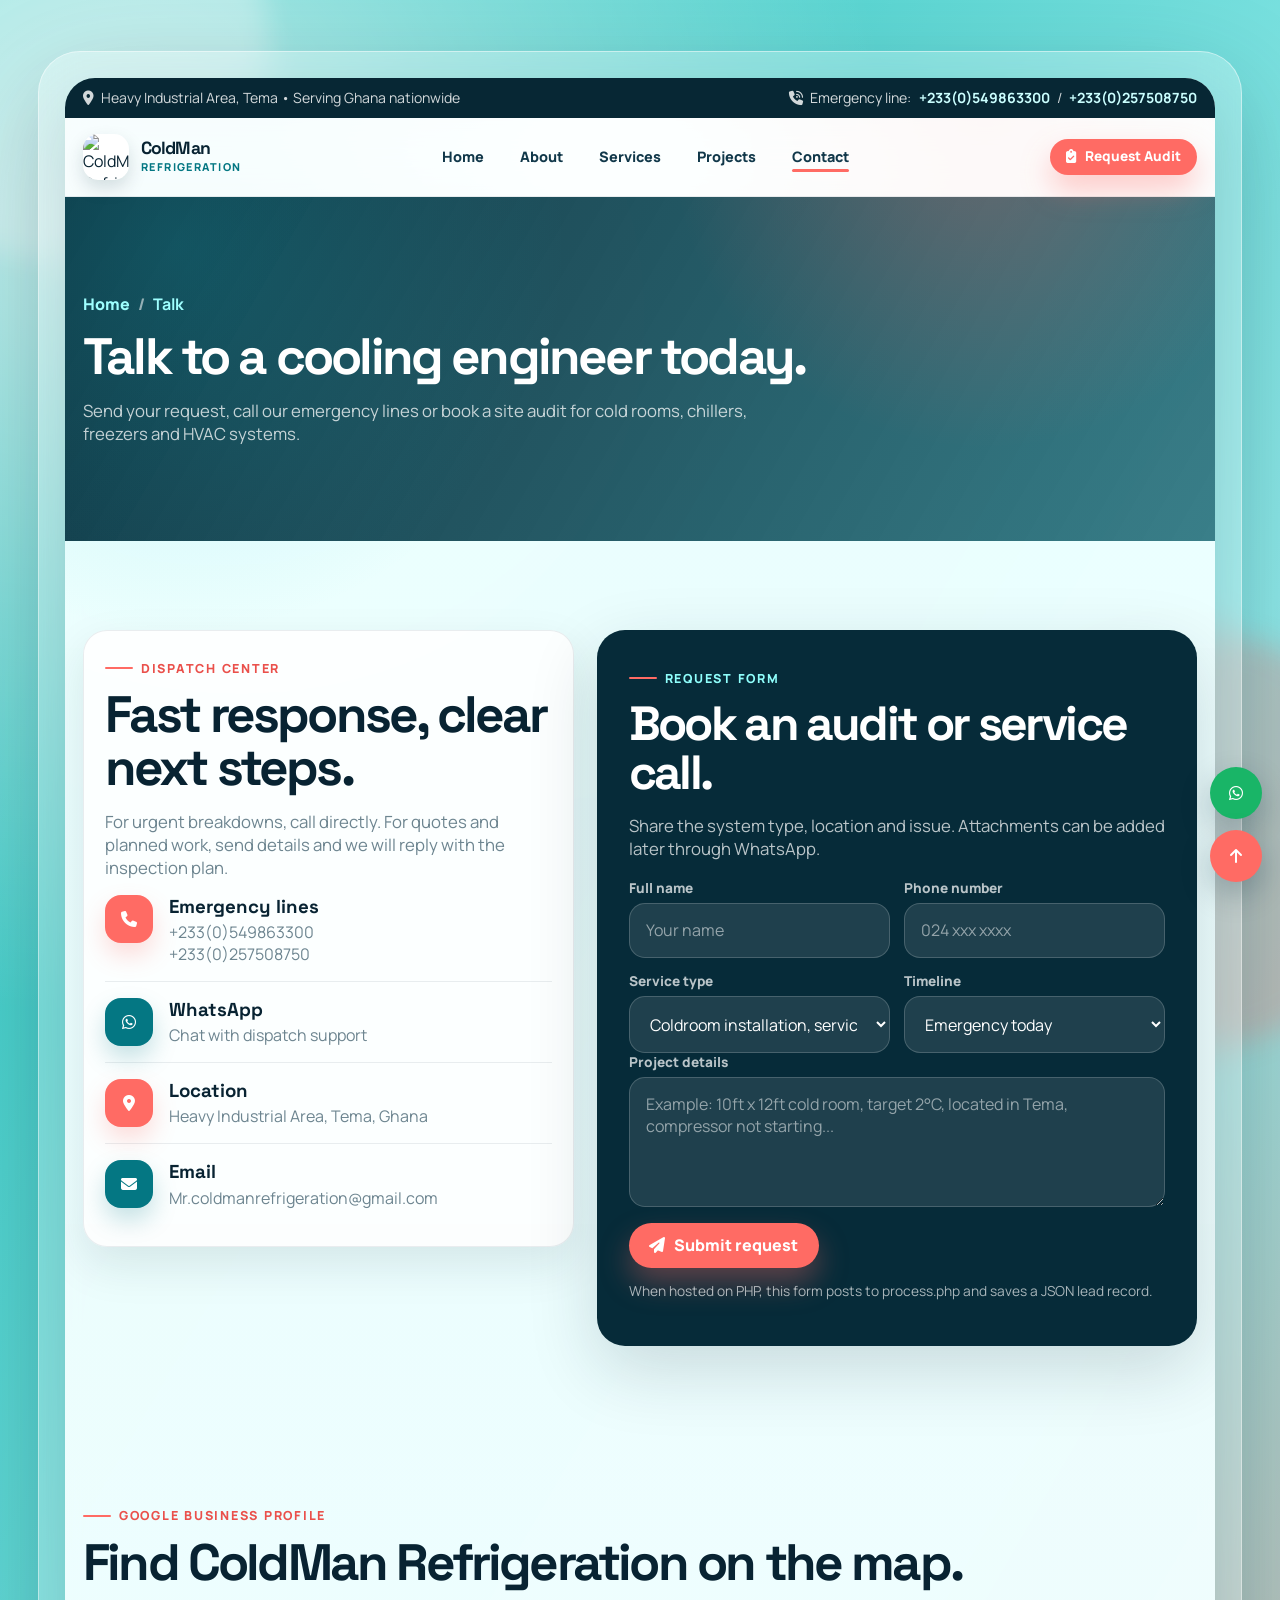
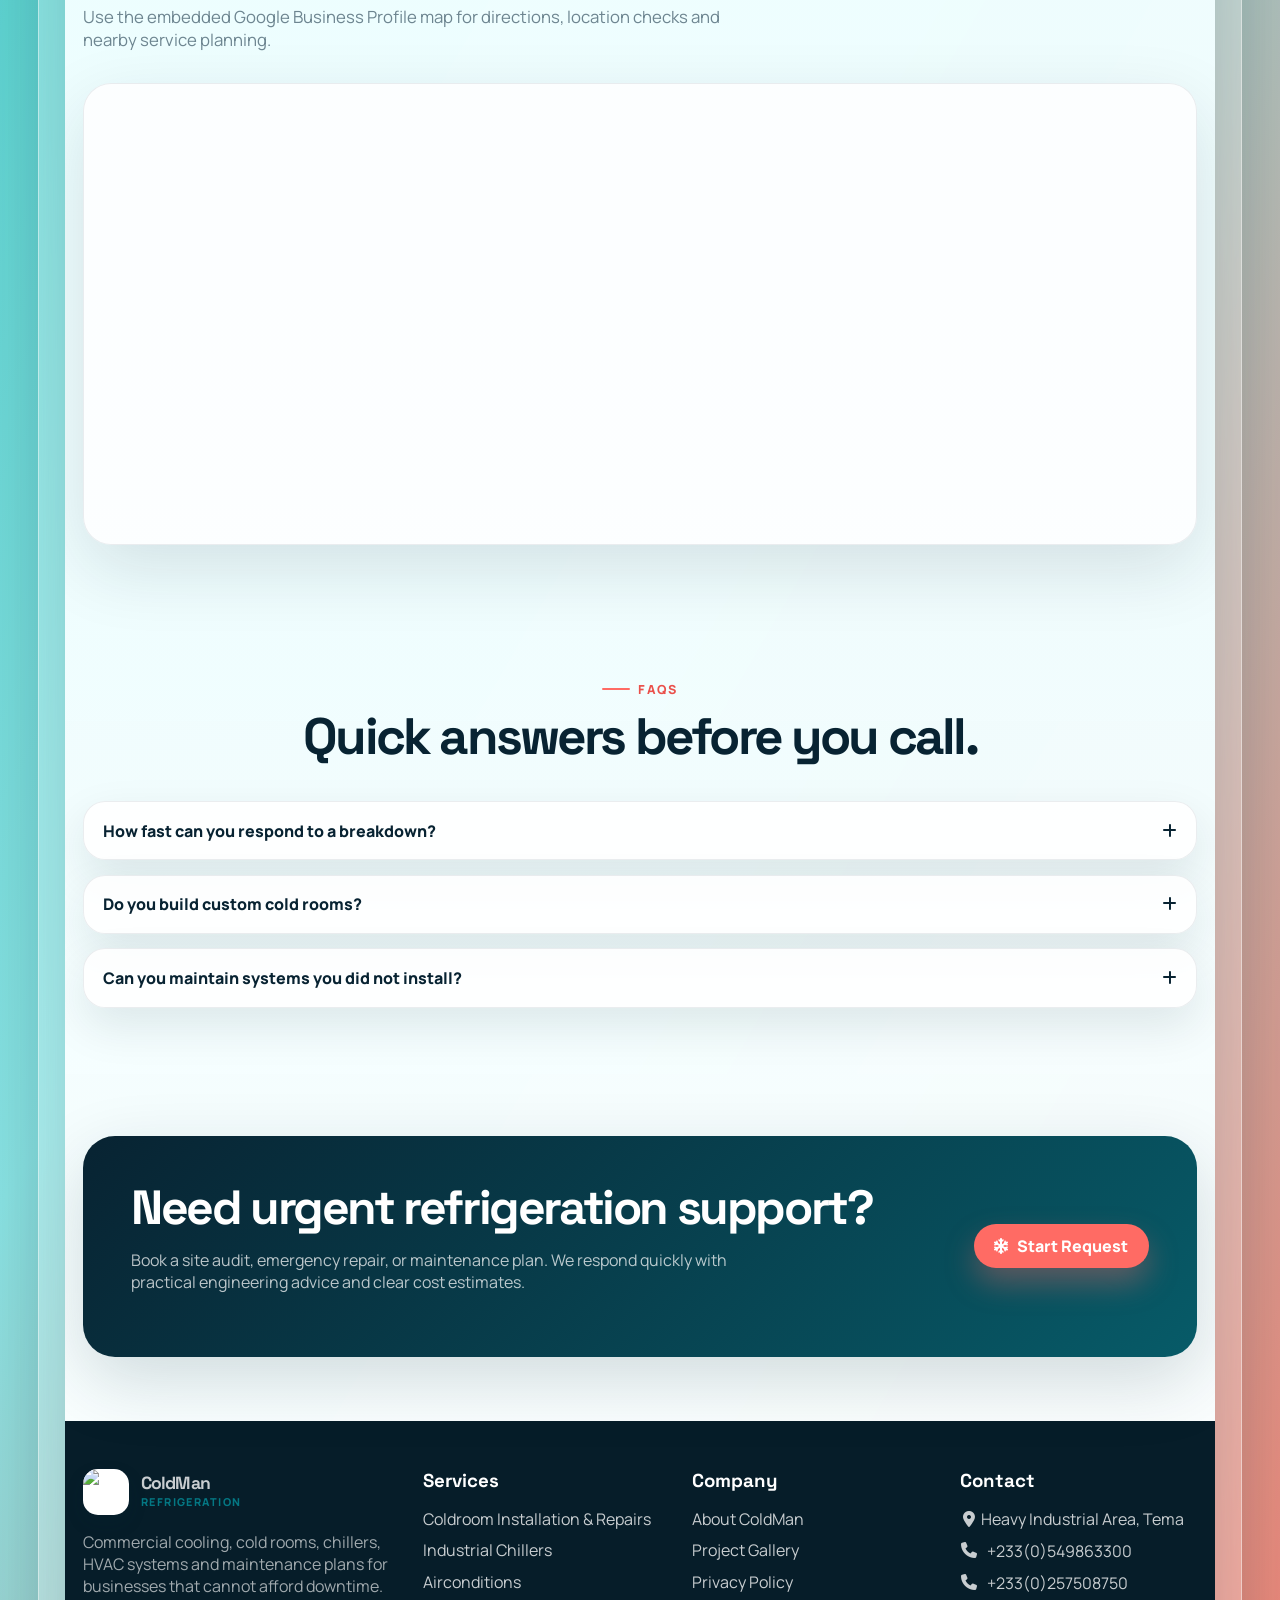
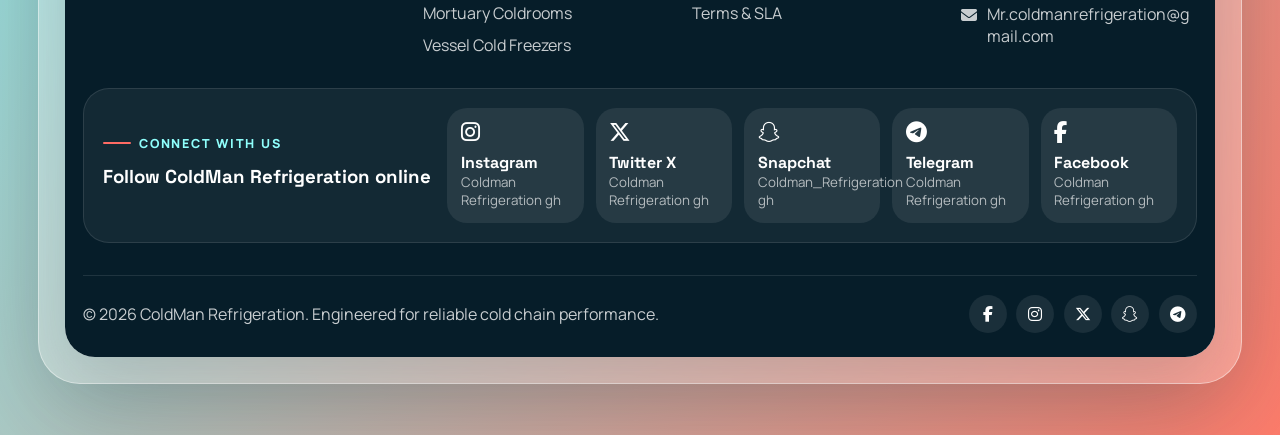
==== contact.html @ 31ef5565 "Add files via upload" ====
<!DOCTYPE html>
<html lang="en">
<head>
  <meta charset="UTF-8">
  <meta name="viewport" content="width=device-width, initial-scale=1.0">
  <meta name="description" content="Contact ColdMan Refrigeration for emergency repairs, cold room installation, chiller service and HVAC maintenance in Ghana.">
  <title>Contact ColdMan Refrigeration | Request Cooling Audit</title>
  <link rel="preconnect" href="https://fonts.googleapis.com">
  <link rel="preconnect" href="https://fonts.gstatic.com" crossorigin>
  <link rel="stylesheet" href="https://cdnjs.cloudflare.com/ajax/libs/font-awesome/6.5.1/css/all.min.css">
  <link rel="stylesheet" href="style.css">
</head>
<body>
  <a class="skip-link" href="#main">Skip to content</a>
  <div class="page-shell">
    <div class="site-frame">
      <div class="top-strip">
        <div class="container">
          <span><i class="fa-solid fa-location-dot"></i> Heavy Industrial Area, Tema • Serving Ghana nationwide</span>
          <span><i class="fa-solid fa-phone-volume"></i> Emergency line: <a href="tel:+233549863300">+233(0)549863300</a> / <a href="tel:+233257508750">+233(0)257508750</a></span>
        </div>
      </div>
      <header class="site-header">
        <div class="container navbar">
          <a class="brand" href="index.html" aria-label="ColdMan Refrigeration home">
            <img class="brand-logo" src="images/coldman-logo.png" alt="ColdMan Refrigeration logo">
            <span class="brand-text"><strong>ColdMan</strong><small>Refrigeration</small></span>
          </a>
          <nav class="nav-links" aria-label="Main navigation">
            <a href="index.html">Home</a>
            <a href="about.html">About</a>
            <a href="services.html">Services</a>
            <a href="projects.html">Projects</a>
            <a href="contact.html">Contact</a>
          </nav>
          <div class="nav-actions">
            <button class="btn btn-primary btn-small" type="button" data-open-quote><i class="fa-solid fa-clipboard-check"></i> Request Audit</button>
            <button class="menu-toggle" type="button" aria-label="Toggle menu" aria-expanded="false"><i class="fa-solid fa-bars"></i></button>
          </div>
        </div>
      </header>

      <main id="main">
<section class="page-hero" style="background-image: linear-gradient(120deg, rgba(6,43,57,.96), rgba(7,91,104,.78)), url(images/hero-technician.svg)">
  <div class="container">
    <div class="breadcrumbs"><a href="index.html">Home</a><span>/</span><strong>Talk</strong></div>
    <h1 class="section-title">Talk to a cooling engineer today.</h1>
    <p class="section-lead">Send your request, call our emergency lines or book a site audit for cold rooms, chillers, freezers and HVAC systems.</p>
  </div>
</section>
        <section class="section">
          <div class="container contact-layout">
            <aside class="contact-card" data-animate>
              <span class="section-eyebrow">Dispatch center</span>
              <h2 class="section-title">Fast response, clear next steps.</h2>
              <p class="section-lead">For urgent breakdowns, call directly. For quotes and planned work, send details and we will reply with the inspection plan.</p>
              <div class="contact-row"><span class="icon-bubble"><i class="fa-solid fa-phone"></i></span><div><h3>Emergency lines</h3><p><a href="tel:+233549863300">+233(0)549863300</a><br><a href="tel:+233257508750">+233(0)257508750</a></p></div></div>
              <div class="contact-row"><span class="icon-bubble aqua"><i class="fa-brands fa-whatsapp"></i></span><div><h3>WhatsApp</h3><p><a href="https://wa.me/233257508750">Chat with dispatch support</a></p></div></div>
              <div class="contact-row"><span class="icon-bubble"><i class="fa-solid fa-location-dot"></i></span><div><h3>Location</h3><p>Heavy Industrial Area, Tema, Ghana</p></div></div>
              <div class="contact-row"><span class="icon-bubble aqua"><i class="fa-solid fa-envelope"></i></span><div><h3>Email</h3><p><a href="mailto:Mr.coldmanrefrigeration@gmail.com">Mr.coldmanrefrigeration@gmail.com</a></p></div></div>
            </aside>
            <form class="contact-form" action="process.php" method="post" data-contact-form data-animate>
              <span class="section-eyebrow" style="color:#8ffffc">Request form</span>
              <h2 class="section-title">Book an audit or service call.</h2>
              <p class="section-lead">Share the system type, location and issue. Attachments can be added later through WhatsApp.</p>
              <div class="form-grid">
                <div class="field"><label for="clientName">Full name</label><input id="clientName" name="client_name" type="text" placeholder="Your name" required></div>
                <div class="field"><label for="clientPhone">Phone number</label><input id="clientPhone" name="client_phone" type="tel" placeholder="024 xxx xxxx" required></div>
                <div class="field"><label for="serviceType">Service type</label><select id="serviceType" name="service_type" required><option value="Coldroom installation, service and repairs">Coldroom installation, service and repairs</option><option value="Industrial chillers installation, service and repairs">Industrial chillers installation, service and repairs</option><option value="Airconditions installation, service and repairs">Airconditions installation, service and repairs</option><option value="Mortuary coldroom installation, service and repairs">Mortuary coldroom installation, service and repairs</option><option value="Vessel cold freezers installation, service and repairs">Vessel cold freezers installation, service and repairs</option></select></div>
                <div class="field"><label for="timeline">Timeline</label><select id="timeline" name="timeline"><option>Emergency today</option><option>This week</option><option>This month</option><option>Planning stage</option></select></div>
              </div>
              <div class="field"><label for="details">Project details</label><textarea id="details" name="details" placeholder="Example: 10ft x 12ft cold room, target 2°C, located in Tema, compressor not starting..." required></textarea></div>
              <button class="btn btn-primary" type="submit"><i class="fa-solid fa-paper-plane"></i> Submit request</button>
              <p class="form-note">When hosted on PHP, this form posts to process.php and saves a JSON lead record.</p>
            </form>
          </div>
        </section>

        <section class="section compact map-section">
          <div class="container">
            <div class="section-head">
              <div>
                <span class="section-eyebrow">Google Business Profile</span>
                <h2 class="section-title">Find ColdMan Refrigeration on the map.</h2>
                <p class="section-lead">Use the embedded Google Business Profile map for directions, location checks and nearby service planning.</p>
              </div>
            </div>
            <div class="map-card" data-animate>
              <iframe src="https://www.google.com/maps/embed?pb=!1m18!1m12!1m3!1d3096.5863721737987!2d0.028329973644397526!3d5.677298932420805!2m3!1f0!2f0!3f0!3m2!1i1024!2i768!4f13.1!3m3!1m2!1s0x10207f76a9cae2eb%3A0xdb31f9b1a6976727!2sColdMan%20Refrigeration!5e1!3m2!1sen!2sgh!4v1783327991857!5m2!1sen!2sgh" width="600" height="450" style="border:0;" allowfullscreen="" loading="lazy" referrerpolicy="strict-origin-when-cross-origin"></iframe>
            </div>
          </div>
        </section>
        <section class="section compact">
          <div class="container">
            <div class="section-head center"><span class="section-eyebrow">FAQs</span><h2 class="section-title">Quick answers before you call.</h2></div>
            <div class="faq-list">
              <div class="faq-item" data-animate><button class="faq-question" type="button">How fast can you respond to a breakdown? <i class="fa-solid fa-plus"></i></button><div class="faq-answer"><p>Response time depends on your location and current dispatch load. Tema and Accra emergency jobs are prioritized first.</p></div></div>
              <div class="faq-item" data-animate><button class="faq-question" type="button">Do you build custom cold rooms? <i class="fa-solid fa-plus"></i></button><div class="faq-answer"><p>Yes. We size the room, panels, evaporator, condensing unit and controls based on product type, door openings and temperature target.</p></div></div>
              <div class="faq-item" data-animate><button class="faq-question" type="button">Can you maintain systems you did not install? <i class="fa-solid fa-plus"></i></button><div class="faq-answer"><p>Yes. We inspect the existing system, document its condition, then recommend a maintenance plan or repair list.</p></div></div>
            </div>
          </div>
        </section>
      </main>

      <section class="section compact">
        <div class="container">
          <div class="cta-band" data-animate>
            <div>
              <h2>Need urgent refrigeration support?</h2>
              <p>Book a site audit, emergency repair, or maintenance plan. We respond quickly with practical engineering advice and clear cost estimates.</p>
            </div>
            <button class="btn btn-primary" type="button" data-open-quote><i class="fa-solid fa-snowflake"></i> Start Request</button>
          </div>
        </div>
      </section>

      <footer class="site-footer">
        <div class="container">
          <div class="footer-grid">
            <div class="footer-brand">
              <a class="brand" href="index.html">
                <img class="brand-logo" src="images/coldman-logo.png" alt="ColdMan Refrigeration logo">
                <span class="brand-text"><strong>ColdMan</strong><small>Refrigeration</small></span>
              </a>
              <p>Commercial cooling, cold rooms, chillers, HVAC systems and maintenance plans for businesses that cannot afford downtime.</p>
            </div>
            <div>
              <h3 class="footer-title">Services</h3>
              <ul class="footer-list">
                <li><a href="services.html#coldrooms">Coldroom Installation & Repairs</a></li>
                <li><a href="services.html#chillers">Industrial Chillers</a></li>
                <li><a href="services.html#airconditions">Airconditions</a></li>
                <li><a href="services.html#mortuary">Mortuary Coldrooms</a></li>
                <li><a href="services.html#vessel">Vessel Cold Freezers</a></li>
              </ul>
            </div>
            <div>
              <h3 class="footer-title">Company</h3>
              <ul class="footer-list">
                <li><a href="about.html">About ColdMan</a></li>
                <li><a href="projects.html">Project Gallery</a></li>
                <li><a href="privacy.html">Privacy Policy</a></li>
                <li><a href="terms.html">Terms & SLA</a></li>
              </ul>
            </div>
            <div>
              <h3 class="footer-title">Contact</h3>
              <ul class="footer-list">
                <li><i class="fa-solid fa-location-dot"></i> Heavy Industrial Area, Tema</li>
                <li><a href="tel:+233549863300"><i class="fa-solid fa-phone"></i> +233(0)549863300</a></li>
                <li><a href="tel:+233257508750"><i class="fa-solid fa-phone"></i> +233(0)257508750</a></li>
                <li><a href="mailto:Mr.coldmanrefrigeration@gmail.com"><i class="fa-solid fa-envelope"></i> Mr.coldmanrefrigeration@gmail.com</a></li>
              </ul>
            </div>
          </div>

          <div class="footer-social-panel" aria-label="ColdMan Refrigeration social media handles">
            <div>
              <span class="section-eyebrow">Connect with us</span>
              <h3 class="footer-title">Follow ColdMan Refrigeration online</h3>
            </div>
            <div class="social-handle-grid">
              <a href="https://www.instagram.com/explore/search/keyword/?q=Coldman%20Refrigeration%20gh" target="_blank" rel="noopener"><i class="fa-brands fa-instagram"></i><span><strong>Instagram</strong><small>Coldman Refrigeration gh</small></span></a>
              <a href="https://x.com/search?q=Coldman%20Refrigeration%20gh" target="_blank" rel="noopener"><i class="fa-brands fa-x-twitter"></i><span><strong>Twitter X</strong><small>Coldman Refrigeration gh</small></span></a>
              <a href="https://www.snapchat.com/add/Coldman_Refrigeration" target="_blank" rel="noopener"><i class="fa-brands fa-snapchat"></i><span><strong>Snapchat</strong><small>Coldman_Refrigeration gh</small></span></a>
              <a href="https://t.me/s/ColdmanRefrigerationgh" target="_blank" rel="noopener"><i class="fa-brands fa-telegram"></i><span><strong>Telegram</strong><small>Coldman Refrigeration gh</small></span></a>
              <a href="https://www.facebook.com/search/top?q=Coldman%20Refrigeration%20gh" target="_blank" rel="noopener"><i class="fa-brands fa-facebook-f"></i><span><strong>Facebook</strong><small>Coldman Refrigeration gh</small></span></a>
            </div>
          </div>
          <div class="footer-bottom">
            <span>© 2026 ColdMan Refrigeration. Engineered for reliable cold chain performance.</span>
            <div class="socials" aria-label="Social media handles">
              <a href="https://www.facebook.com/search/top?q=Coldman%20Refrigeration%20gh" target="_blank" rel="noopener" aria-label="Facebook: Coldman Refrigeration gh" title="Facebook: Coldman Refrigeration gh"><i class="fa-brands fa-facebook-f"></i></a>
              <a href="https://www.instagram.com/explore/search/keyword/?q=Coldman%20Refrigeration%20gh" target="_blank" rel="noopener" aria-label="Instagram: Coldman Refrigeration gh" title="Instagram: Coldman Refrigeration gh"><i class="fa-brands fa-instagram"></i></a>
              <a href="https://x.com/search?q=Coldman%20Refrigeration%20gh" target="_blank" rel="noopener" aria-label="Twitter X: Coldman Refrigeration gh" title="Twitter X: Coldman Refrigeration gh"><i class="fa-brands fa-x-twitter"></i></a>
              <a href="https://www.snapchat.com/add/Coldman_Refrigeration" target="_blank" rel="noopener" aria-label="Snapchat: Coldman_Refrigeration gh" title="Snapchat: Coldman_Refrigeration gh"><i class="fa-brands fa-snapchat"></i></a>
              <a href="https://t.me/s/ColdmanRefrigerationgh" target="_blank" rel="noopener" aria-label="Telegram: Coldman Refrigeration gh" title="Telegram: Coldman Refrigeration gh"><i class="fa-brands fa-telegram"></i></a>
            </div>
          </div>
        </div>
      </footer>
    </div>
  </div>

  <div class="modal" id="quoteModal" aria-hidden="true" role="dialog" aria-modal="true" aria-labelledby="quoteTitle">
    <div class="modal-card">
      <div class="modal-head">
        <h2 id="quoteTitle">Request an audit</h2>
        <button class="close-modal" type="button" data-close-modal aria-label="Close request form"><i class="fa-solid fa-xmark"></i></button>
      </div>
      <form id="quoteForm" class="calc-form">
        <div class="form-grid">
          <div class="field"><label for="qName">Full name</label><input id="qName" name="client_name" type="text" placeholder="Your name" required></div>
          <div class="field"><label for="qPhone">Phone number</label><input id="qPhone" name="client_phone" type="tel" placeholder="024 xxx xxxx" required></div>
          <div class="field"><label for="qService">Service type</label><select id="qService" name="service_type" required><option value="Coldroom installation, service and repairs">Coldroom installation, service and repairs</option><option value="Industrial chillers installation, service and repairs">Industrial chillers installation, service and repairs</option><option value="Airconditions installation, service and repairs">Airconditions installation, service and repairs</option><option value="Mortuary coldroom installation, service and repairs">Mortuary coldroom installation, service and repairs</option><option value="Vessel cold freezers installation, service and repairs">Vessel cold freezers installation, service and repairs</option></select></div>
          <div class="field"><label for="qLocation">Location</label><input id="qLocation" name="location" type="text" placeholder="Tema, Accra, Kumasi..." required></div>
        </div>
        <div class="field"><label for="qDetails">Project details</label><textarea id="qDetails" name="details" placeholder="Tell us the system size, issue, temperature target, and timeline."></textarea></div>
        <button class="btn btn-primary" type="submit"><i class="fa-solid fa-paper-plane"></i> Save Request</button>
        <p class="form-note">This demo stores the request in your browser. The contact page can submit to process.php on a PHP server.</p>
      </form>
    </div>
  </div>

  <div class="toast" id="toast" role="status" aria-live="polite"></div>
  <div class="float-actions">
    <a class="float-whatsapp" href="https://wa.me/233257508750" aria-label="Chat on WhatsApp"><i class="fa-brands fa-whatsapp"></i></a>
    <button class="back-top" type="button" aria-label="Back to top"><i class="fa-solid fa-arrow-up"></i></button>
  </div>
  <script src="app.js"></script>
</body>
</html>
---- style.css ----
@import url('https://fonts.googleapis.com/css2?family=Manrope:wght@300;400;500;600;700;800&family=Space+Grotesk:wght@500;600;700&display=swap');

:root {
  --ink: #082332;
  --ink-2: #11384a;
  --muted: #6d8590;
  --aqua: #10b7c2;
  --aqua-deep: #047783;
  --coral: #ff6b64;
  --coral-deep: #ea504b;
  --ice: #eaffff;
  --soft: #f2fbfc;
  --white: #ffffff;
  --glass: rgba(255, 255, 255, 0.78);
  --line: rgba(8, 35, 50, 0.10);
  --shadow: 0 24px 70px rgba(8, 35, 50, 0.16);
  --shadow-soft: 0 18px 45px rgba(8, 35, 50, 0.10);
  --radius-lg: 32px;
  --radius-md: 22px;
  --radius-sm: 16px;
  --max: 1180px;
}

* { box-sizing: border-box; }

html { scroll-behavior: smooth; }

body {
  margin: 0;
  font-family: 'Manrope', system-ui, -apple-system, BlinkMacSystemFont, 'Segoe UI', sans-serif;
  color: var(--ink);
  background:
    radial-gradient(circle at 8% 6%, rgba(255,255,255,.75), transparent 22%),
    linear-gradient(120deg, #24c3bc 0%, #8de7e7 48%, #ff7c6b 100%);
  min-height: 100vh;
  overflow-x: hidden;
}

body::before,
body::after {
  content: '';
  position: fixed;
  width: 420px;
  height: 420px;
  border-radius: 999px;
  filter: blur(14px);
  opacity: .35;
  pointer-events: none;
  z-index: -1;
}

body::before { top: -160px; left: -150px; background: rgba(255,255,255,.9); }
body::after { right: -120px; bottom: -150px; background: rgba(255,107,100,.75); }

img { max-width: 100%; display: block; }
a { color: inherit; text-decoration: none; }
button, input, select, textarea { font: inherit; }
button { cursor: pointer; }

.skip-link {
  position: absolute;
  top: -100px;
  left: 1rem;
  background: var(--ink);
  color: var(--white);
  padding: .75rem 1rem;
  border-radius: 12px;
  z-index: 9999;
}
.skip-link:focus { top: 1rem; }

.page-shell {
  width: min(94vw, 1280px);
  margin: 3.2rem auto;
  padding: clamp(14px, 2vw, 28px);
  border: 1px solid rgba(255,255,255,.48);
  border-radius: 42px;
  background: rgba(255,255,255,.25);
  box-shadow: 0 35px 110px rgba(0, 57, 63, 0.20);
  backdrop-filter: blur(18px);
}

.site-frame {
  position: relative;
  overflow: hidden;
  border-radius: 30px;
  background: linear-gradient(180deg, rgba(236,255,255,.96) 0%, rgba(241,253,254,.98) 62%, #ffffff 100%);
  box-shadow: var(--shadow);
}

.site-frame::before {
  content: '';
  position: absolute;
  inset: 0 0 auto 0;
  height: 560px;
  background: radial-gradient(circle at 80% 10%, rgba(255,107,100,.28), transparent 30%), radial-gradient(circle at 10% 30%, rgba(16,183,194,.20), transparent 35%);
  pointer-events: none;
}

.container { width: min(100% - 36px, var(--max)); margin-inline: auto; position: relative; }
.section { padding: clamp(3rem, 7vw, 6rem) 0; position: relative; }
.section.compact { padding: clamp(2.5rem, 5vw, 4rem) 0; }
.section-eyebrow {
  display: inline-flex;
  gap: .5rem;
  align-items: center;
  color: var(--coral-deep);
  font-weight: 800;
  text-transform: uppercase;
  letter-spacing: .14em;
  font-size: .78rem;
  margin-bottom: .8rem;
}
.section-eyebrow::before { content: ''; width: 28px; height: 2px; border-radius: 20px; background: var(--coral); }
.section-title {
  font-family: 'Space Grotesk', sans-serif;
  font-size: clamp(2rem, 4vw, 3.35rem);
  line-height: 1.02;
  letter-spacing: -0.055em;
  margin: 0;
}
.section-lead { color: var(--muted); font-size: 1.05rem; max-width: 680px; margin: 1rem 0 0; }
.section-head { display: flex; align-items: end; justify-content: space-between; gap: 1.5rem; margin-bottom: 2rem; }
.section-head.center { display: block; text-align: center; max-width: 770px; margin: 0 auto 2.4rem; }
.section-head.center .section-lead { margin-inline: auto; }

.top-strip {
  background: #072734;
  color: rgba(255,255,255,.82);
  font-size: .88rem;
  position: relative;
  z-index: 5;
}
.top-strip .container { display: flex; align-items: center; justify-content: space-between; gap: 1rem; padding: .65rem 0; }
.top-strip a { color: #cbffff; font-weight: 700; }
.top-strip span { display: inline-flex; align-items: center; gap: .45rem; }

.site-header {
  position: sticky;
  top: 0;
  z-index: 50;
  background: rgba(255,255,255,.84);
  border-bottom: 1px solid rgba(8,35,50,.08);
  backdrop-filter: blur(18px);
}

.navbar {
  height: 78px;
  display: flex;
  align-items: center;
  justify-content: space-between;
  gap: 1rem;
}

.brand { display: inline-flex; align-items: center; gap: .75rem; min-width: max-content; }
.brand-logo {
  width: 46px;
  height: 46px;
  border-radius: 15px;
  object-fit: cover;
  object-position: center;
  background: #fff;
  box-shadow: 0 8px 18px rgba(7,39,52,.15);
}
.brand-text { line-height: 1; }
.brand-text strong { display: block; font-family: 'Space Grotesk', sans-serif; letter-spacing: -.05em; font-size: 1.1rem; }
.brand-text small { color: var(--aqua-deep); font-weight: 800; text-transform: uppercase; letter-spacing: .13em; font-size: .68rem; }

.nav-links { display: flex; align-items: center; justify-content: center; gap: clamp(.65rem, 2vw, 1.55rem); }
.nav-links a {
  color: var(--ink-2);
  font-weight: 800;
  font-size: .9rem;
  padding: .7rem .35rem;
  position: relative;
}
.nav-links a::after {
  content: '';
  position: absolute;
  left: .35rem;
  right: .35rem;
  bottom: .35rem;
  height: 3px;
  border-radius: 999px;
  background: var(--coral);
  transform: scaleX(0);
  transform-origin: left;
  transition: transform .25s ease;
}
.nav-links a:hover::after,
.nav-links a.active::after { transform: scaleX(1); }

.nav-actions { display: flex; align-items: center; gap: .7rem; }
.menu-toggle {
  display: none;
  width: 44px;
  height: 44px;
  border-radius: 15px;
  border: 1px solid var(--line);
  background: var(--white);
  color: var(--ink);
}

.btn {
  display: inline-flex;
  align-items: center;
  justify-content: center;
  gap: .55rem;
  border: 0;
  border-radius: 999px;
  padding: .9rem 1.3rem;
  font-weight: 900;
  line-height: 1;
  transition: transform .22s ease, box-shadow .22s ease, background .22s ease;
  white-space: nowrap;
}
.btn:hover { transform: translateY(-2px); }
.btn-primary { background: var(--coral); color: #fff; box-shadow: 0 15px 30px rgba(255,107,100,.35); }
.btn-primary:hover { background: var(--coral-deep); }
.btn-dark { background: var(--ink); color: #fff; box-shadow: 0 15px 30px rgba(8,35,50,.22); }
.btn-ghost { background: rgba(255,255,255,.76); color: var(--ink); border: 1px solid rgba(8,35,50,.08); }
.btn-aqua { background: var(--aqua-deep); color: #fff; box-shadow: 0 15px 35px rgba(4,119,131,.25); }
.btn-small { padding: .7rem 1rem; font-size: .85rem; }

.hero {
  position: relative;
  min-height: 610px;
  display: grid;
  align-items: center;
  isolation: isolate;
}
.hero::before {
  content: '';
  position: absolute;
  inset: 0;
  background:
    linear-gradient(90deg, rgba(5,61,74,.96) 0%, rgba(4,76,91,.8) 38%, rgba(4,76,91,.12) 72%),
    url('images/hero-coldman-cooling.svg') center/cover;
  z-index: -2;
}
.hero::after {
  content: '';
  position: absolute;
  right: -60px;
  top: 5%;
  width: min(48vw, 620px);
  height: 92%;
  background:
    linear-gradient(180deg, rgba(255,255,255,.12), rgba(255,255,255,0)),
    url('images/hero-technician.svg') center/cover;
  opacity: .72;
  clip-path: polygon(12% 0, 100% 0, 100% 100%, 0 100%);
  z-index: -1;
}
.hero-inner { padding: clamp(3.4rem, 8vw, 6rem) 0 7rem; }
.hero-content { width: min(620px, 100%); color: #fff; }
.hero-kicker { display: inline-flex; align-items: center; gap: .55rem; font-weight: 900; color: #aaffff; text-transform: uppercase; letter-spacing: .16em; font-size: .78rem; margin-bottom: 1rem; }
.hero-kicker i { color: var(--coral); }
.hero h1 { font-family: 'Space Grotesk', sans-serif; font-size: clamp(3rem, 7vw, 5.8rem); line-height: .92; letter-spacing: -.075em; margin: 0 0 1rem; }
.hero p { color: rgba(255,255,255,.83); font-size: 1.08rem; max-width: 560px; margin: 0 0 1.6rem; }
.hero-actions { display: flex; flex-wrap: wrap; align-items: center; gap: .85rem; }
.play-link { display: inline-flex; align-items: center; gap: .65rem; color: #fff; font-weight: 900; }
.play-link span { width: 38px; height: 38px; border-radius: 999px; display: inline-grid; place-items: center; background: rgba(255,255,255,.17); border: 1px solid rgba(255,255,255,.24); }
.hero-badge {
  position: absolute;
  right: clamp(1.5rem, 6vw, 5rem);
  bottom: 8.5rem;
  width: 132px;
  height: 132px;
  border-radius: 999px;
  display: grid;
  place-items: center;
  text-align: center;
  background: rgba(255,255,255,.84);
  backdrop-filter: blur(20px);
  box-shadow: var(--shadow-soft);
  border: 1px solid rgba(255,255,255,.55);
}
.hero-badge strong { font-family: 'Space Grotesk', sans-serif; color: var(--aqua-deep); font-size: 2rem; line-height: .9; }
.hero-badge span { display: block; color: var(--muted); font-size: .8rem; font-weight: 800; }

.audit-card {
  margin-top: -4.5rem;
  position: relative;
  z-index: 3;
  background: rgba(255,255,255,.92);
  border: 1px solid rgba(255,255,255,.7);
  box-shadow: var(--shadow-soft);
  border-radius: 28px;
  padding: .95rem;
  display: grid;
  grid-template-columns: repeat(4, 1fr) auto;
  gap: .75rem;
  align-items: stretch;
}
.audit-field {
  background: #f7fcfd;
  border: 1px solid rgba(8,35,50,.07);
  border-radius: 20px;
  padding: .85rem 1rem;
  min-width: 0;
}
.audit-field span { display: flex; align-items: center; gap: .45rem; color: var(--muted); font-size: .78rem; font-weight: 900; text-transform: uppercase; letter-spacing: .08em; }
.audit-field input, .audit-field select { width: 100%; border: 0; outline: 0; background: transparent; color: var(--ink); font-weight: 900; margin-top: .25rem; }
.audit-meta { display: grid; place-items: center; text-align: center; background: #062b39; color: #fff; border-radius: 20px; padding: .7rem 1rem; min-width: 112px; }
.audit-meta strong { font-family: 'Space Grotesk', sans-serif; color: #8ffffc; font-size: 1.45rem; }
.audit-meta small { color: rgba(255,255,255,.64); font-weight: 800; }

.card-grid { display: grid; grid-template-columns: repeat(3, minmax(0,1fr)); gap: 1.2rem; }
.info-card, .service-card, .project-card, .stat-card, .team-card, .contact-card, .legal-card {
  background: rgba(255,255,255,.86);
  border: 1px solid rgba(8,35,50,.08);
  box-shadow: var(--shadow-soft);
  border-radius: 24px;
  overflow: hidden;
}
.card-img { height: 190px; overflow: hidden; background: linear-gradient(135deg, #dff, #fff); position: relative; }
.card-img img { width: 100%; height: 100%; object-fit: cover; transition: transform .5s ease; }
.info-card:hover .card-img img, .service-card:hover .card-img img, .project-card:hover .card-img img { transform: scale(1.06); }
.card-body { padding: 1.25rem; }
.card-body h3 { font-family: 'Space Grotesk', sans-serif; font-size: 1.26rem; line-height: 1.08; letter-spacing: -.035em; margin: 0 0 .55rem; }
.card-body p { color: var(--muted); margin: 0 0 1rem; }
.card-meta { display: flex; align-items: center; justify-content: space-between; gap: .7rem; color: var(--muted); font-size: .86rem; font-weight: 900; }
.card-meta span { display: inline-flex; align-items: center; gap: .45rem; }
.pill { display: inline-flex; align-items: center; gap: .4rem; padding: .45rem .7rem; border-radius: 999px; background: #eaffff; color: var(--aqua-deep); font-weight: 900; font-size: .8rem; }

.dots { display: inline-flex; align-items: center; gap: .38rem; }
.dots span { width: 8px; height: 8px; border-radius: 999px; background: rgba(4,119,131,.28); }
.dots span:first-child { width: 22px; background: var(--aqua-deep); }

.promise {
  display: grid;
  grid-template-columns: 1.05fr .95fr;
  gap: 2rem;
  align-items: center;
  background: #fff;
  border-radius: 32px;
  padding: clamp(1.4rem, 4vw, 3rem);
  box-shadow: var(--shadow-soft);
  border: 1px solid rgba(8,35,50,.07);
}
.promise-list { display: grid; gap: 1rem; }
.promise-item { display: flex; gap: 1rem; padding: 1.1rem; border-radius: 22px; background: var(--soft); border: 1px solid rgba(8,35,50,.06); }
.icon-bubble { width: 48px; height: 48px; min-width: 48px; border-radius: 16px; display: grid; place-items: center; background: var(--coral); color: #fff; box-shadow: 0 12px 24px rgba(255,107,100,.24); }
.icon-bubble.aqua { background: var(--aqua-deep); box-shadow: 0 12px 24px rgba(4,119,131,.22); }
.promise-item h3 { margin: 0 0 .3rem; font-family: 'Space Grotesk', sans-serif; letter-spacing: -.03em; }
.promise-item p { margin: 0; color: var(--muted); }

.mosaic { display: grid; grid-template-columns: .9fr 1fr 1fr; gap: 1rem; align-items: stretch; }
.mosaic .feature-tile { min-height: 360px; padding: 2rem; border-radius: 28px; background: linear-gradient(145deg, var(--aqua-deep), #053d4a); color: #fff; display: flex; flex-direction: column; justify-content: space-between; box-shadow: var(--shadow-soft); }
.feature-tile h2 { font-family: 'Space Grotesk', sans-serif; line-height: .98; font-size: clamp(2rem, 4vw, 3.1rem); letter-spacing: -.06em; margin: 0; }
.feature-tile p { color: rgba(255,255,255,.76); }
.image-stack { display: grid; gap: 1rem; }
.mosaic-img { min-height: 170px; border-radius: 24px; overflow: hidden; box-shadow: var(--shadow-soft); }
.mosaic-img img { width: 100%; height: 100%; object-fit: cover; }

.stats-grid { display: grid; grid-template-columns: repeat(4, 1fr); gap: 1rem; }
.stat-card { padding: 1.5rem; }
.stat-card strong { display: block; font-family: 'Space Grotesk', sans-serif; font-size: 2.45rem; color: var(--aqua-deep); line-height: 1; letter-spacing: -.06em; }
.stat-card span { color: var(--muted); font-weight: 800; }

.filters { display: flex; flex-wrap: wrap; gap: .7rem; margin: 1.5rem 0 2rem; }
.filter-btn { border: 1px solid rgba(8,35,50,.1); border-radius: 999px; background: rgba(255,255,255,.78); color: var(--ink); padding: .7rem 1rem; font-weight: 900; }
.filter-btn.active { background: var(--ink); color: #fff; }
.service-card { display: flex; flex-direction: column; }
.service-card .card-body { display: flex; flex: 1; flex-direction: column; }
.service-card ul { color: var(--muted); margin: .2rem 0 1.2rem; padding-left: 1.15rem; }
.service-card .btn { margin-top: auto; align-self: flex-start; }

.project-card .card-img { height: 230px; }
.project-card .project-tag { position: absolute; left: .9rem; top: .9rem; background: rgba(255,255,255,.9); color: var(--ink); border-radius: 999px; padding: .45rem .7rem; font-weight: 900; font-size: .75rem; }

.calculator {
  display: grid;
  grid-template-columns: .95fr 1.05fr;
  gap: 1.5rem;
  background: linear-gradient(145deg, #062b39, #075b68);
  color: #fff;
  border-radius: 32px;
  padding: clamp(1.4rem, 4vw, 2.5rem);
  box-shadow: var(--shadow);
}
.calculator p { color: rgba(255,255,255,.72); }
.calc-form { display: grid; gap: .9rem; }
.form-grid { display: grid; grid-template-columns: repeat(2, 1fr); gap: .9rem; }
.field { display: grid; gap: .4rem; }
.field label, .field span.label { color: rgba(255,255,255,.72); font-weight: 800; font-size: .85rem; }
.field input, .field select, .field textarea {
  width: 100%;
  border: 1px solid rgba(255,255,255,.18);
  outline: 0;
  background: rgba(255,255,255,.10);
  color: #fff;
  border-radius: 16px;
  padding: .95rem 1rem;
}
.field textarea { resize: vertical; min-height: 130px; }
.field input::placeholder, .field textarea::placeholder { color: rgba(255,255,255,.52); }
.field select option { color: #082332; }
.calc-result { display: grid; grid-template-columns: repeat(3, 1fr); gap: .8rem; margin-top: 1rem; }
.result-box { padding: 1rem; border: 1px solid rgba(255,255,255,.16); border-radius: 20px; background: rgba(255,255,255,.1); }
.result-box strong { display: block; color: #8ffffc; font-family: 'Space Grotesk', sans-serif; font-size: 1.6rem; }
.result-box span { color: rgba(255,255,255,.68); font-weight: 800; font-size: .8rem; }

.contact-layout { display: grid; grid-template-columns: .9fr 1.1fr; gap: 1.4rem; align-items: start; }
.contact-card { padding: 1.3rem; }
.contact-row { display: flex; gap: 1rem; padding: 1rem 0; border-bottom: 1px solid rgba(8,35,50,.08); }
.contact-row:last-child { border-bottom: 0; }
.contact-row h3 { margin: 0 0 .2rem; font-family: 'Space Grotesk', sans-serif; }
.contact-row p { margin: 0; color: var(--muted); }
.contact-form { background: #062b39; color: #fff; border-radius: 28px; padding: clamp(1.2rem, 3vw, 2rem); box-shadow: var(--shadow); }
.contact-form .section-title { color: #fff; font-size: clamp(1.9rem, 4vw, 3rem); }
.contact-form .section-lead { color: rgba(255,255,255,.72); }
.contact-form .form-grid { margin-top: 1.2rem; }
.contact-form .btn { margin-top: 1rem; }
.form-note { margin-top: .85rem; color: rgba(255,255,255,.65); font-size: .86rem; }

.timeline { position: relative; display: grid; gap: 1rem; }
.timeline-item { display: grid; grid-template-columns: 56px 1fr; gap: 1rem; align-items: start; }
.timeline-number { width: 56px; height: 56px; border-radius: 18px; display: grid; place-items: center; background: var(--coral); color: #fff; font-weight: 900; box-shadow: 0 12px 24px rgba(255,107,100,.2); }
.timeline-content { background: rgba(255,255,255,.85); border: 1px solid rgba(8,35,50,.08); border-radius: 22px; padding: 1.2rem; box-shadow: var(--shadow-soft); }
.timeline-content h3 { margin: 0 0 .35rem; font-family: 'Space Grotesk', sans-serif; }
.timeline-content p { color: var(--muted); margin: 0; }

.faq-list { display: grid; gap: .9rem; }
.faq-item { background: rgba(255,255,255,.88); border: 1px solid rgba(8,35,50,.08); border-radius: 22px; overflow: hidden; box-shadow: var(--shadow-soft); }
.faq-question { width: 100%; border: 0; background: transparent; color: var(--ink); display: flex; justify-content: space-between; align-items: center; gap: 1rem; padding: 1.1rem 1.2rem; font-weight: 900; text-align: left; }
.faq-answer { max-height: 0; overflow: hidden; transition: max-height .25s ease; }
.faq-answer p { margin: 0; color: var(--muted); padding: 0 1.2rem 1.2rem; }
.faq-item.open .faq-answer { max-height: 220px; }
.faq-item.open .faq-question i { transform: rotate(45deg); }

.cta-band { background: linear-gradient(135deg, #082332, #075b68); color: #fff; border-radius: 32px; padding: clamp(1.6rem, 5vw, 3rem); display: flex; align-items: center; justify-content: space-between; gap: 1.5rem; box-shadow: var(--shadow); }
.cta-band h2 { font-family: 'Space Grotesk', sans-serif; letter-spacing: -.05em; line-height: 1.02; font-size: clamp(2rem, 4vw, 3rem); margin: 0; }
.cta-band p { color: rgba(255,255,255,.72); max-width: 650px; }

.site-footer { background: #061d29; color: rgba(255,255,255,.78); padding: 3rem 0 1.5rem; }
.footer-grid { display: grid; grid-template-columns: 1.3fr repeat(3, 1fr); gap: 2rem; }
.footer-brand p { color: rgba(255,255,255,.62); max-width: 370px; }
.footer-title { color: #fff; margin: 0 0 1rem; font-family: 'Space Grotesk', sans-serif; }
.footer-list { list-style: none; margin: 0; padding: 0; display: grid; gap: .6rem; }
.footer-list a:hover { color: #8ffffc; }
.footer-bottom { margin-top: 2rem; padding-top: 1.2rem; border-top: 1px solid rgba(255,255,255,.1); display: flex; align-items: center; justify-content: space-between; gap: 1rem; flex-wrap: wrap; }
.socials { display: flex; gap: .6rem; }
.socials a { width: 38px; height: 38px; border-radius: 999px; display: grid; place-items: center; background: rgba(255,255,255,.08); color: #fff; }

.page-hero { padding: clamp(3rem, 8vw, 6rem) 0; background: linear-gradient(120deg, rgba(6,43,57,.96), rgba(7,91,104,.8)), url('images/hero-coldman-cooling.svg') center/cover; color: #fff; }
.page-hero .section-title { max-width: 850px; }
.page-hero .section-lead { color: rgba(255,255,255,.75); }
.breadcrumbs { display: flex; gap: .5rem; align-items: center; color: #9fffff; font-weight: 800; margin-bottom: 1rem; }
.breadcrumbs span { color: rgba(255,255,255,.55); }

.team-grid { display: grid; grid-template-columns: repeat(3, 1fr); gap: 1rem; }
.team-card { padding: 1.2rem; }
.avatar { width: 68px; height: 68px; border-radius: 22px; display: grid; place-items: center; background: #eaffff; color: var(--aqua-deep); font-size: 1.5rem; margin-bottom: 1rem; }
.team-card h3 { margin: 0 0 .2rem; font-family: 'Space Grotesk', sans-serif; }
.team-card p { color: var(--muted); margin: 0; }

.legal-wrap { display: grid; gap: 1rem; }
.legal-card { padding: 1.4rem; }
.legal-card h2 { margin: 0 0 .6rem; font-family: 'Space Grotesk', sans-serif; }
.legal-card p, .legal-card li { color: var(--muted); }

.modal {
  position: fixed;
  inset: 0;
  display: none;
  place-items: center;
  z-index: 1000;
  padding: 1rem;
  background: rgba(3,20,27,.62);
  backdrop-filter: blur(10px);
}
.modal.open { display: grid; }
.modal-card { width: min(620px, 100%); max-height: 92vh; overflow: auto; background: #062b39; color: #fff; border-radius: 28px; padding: 1.4rem; box-shadow: 0 30px 90px rgba(0,0,0,.35); }
.modal-head { display: flex; justify-content: space-between; gap: 1rem; align-items: center; margin-bottom: 1rem; }
.modal-head h2 { margin: 0; font-family: 'Space Grotesk', sans-serif; font-size: 2rem; letter-spacing: -.05em; }
.close-modal { border: 0; width: 42px; height: 42px; border-radius: 14px; background: rgba(255,255,255,.1); color: #fff; }
.toast { position: fixed; right: 1rem; bottom: 1rem; z-index: 1002; background: var(--ink); color: #fff; padding: 1rem 1.1rem; border-radius: 18px; box-shadow: var(--shadow); display: none; max-width: min(390px, calc(100vw - 2rem)); }
.toast.show { display: block; animation: toastIn .25s ease; }
@keyframes toastIn { from { transform: translateY(12px); opacity: 0; } to { transform: none; opacity: 1; } }

.float-actions { position: fixed; right: 1.15rem; bottom: 1.15rem; display: grid; gap: .65rem; z-index: 70; }
.float-actions a, .float-actions button { width: 52px; height: 52px; border-radius: 999px; border: 0; display: grid; place-items: center; color: #fff; box-shadow: 0 12px 30px rgba(8,35,50,.25); }
.float-whatsapp { background: #19b567; }
.back-top { background: var(--coral); opacity: 0; pointer-events: none; transition: .2s ease; }
.back-top.visible { opacity: 1; pointer-events: auto; }

[data-animate] { opacity: 0; transform: translateY(16px); transition: opacity .55s ease, transform .55s ease; }
[data-animate].in-view { opacity: 1; transform: none; }

@media (max-width: 1040px) {
  .audit-card { grid-template-columns: repeat(2, 1fr); }
  .card-grid, .team-grid { grid-template-columns: repeat(2, 1fr); }
  .promise, .calculator, .contact-layout { grid-template-columns: 1fr; }
  .stats-grid { grid-template-columns: repeat(2, 1fr); }
  .footer-grid { grid-template-columns: 1fr 1fr; }
}

@media (max-width: 860px) {
  .page-shell { width: min(100% - 18px, 1280px); margin: .6rem auto; padding: 8px; border-radius: 28px; }
  .site-frame { border-radius: 22px; }
  .top-strip .container { flex-direction: column; align-items: flex-start; }
  .navbar { height: 70px; }
  .menu-toggle { display: inline-grid; place-items: center; }
  .nav-links {
    position: fixed;
    left: 1rem;
    right: 1rem;
    top: 84px;
    display: grid;
    gap: .2rem;
    padding: .9rem;
    border: 1px solid rgba(8,35,50,.08);
    border-radius: 22px;
    background: rgba(255,255,255,.96);
    box-shadow: var(--shadow-soft);
    transform: translateY(-16px);
    opacity: 0;
    pointer-events: none;
    transition: .24s ease;
  }
  .nav-links.open { transform: none; opacity: 1; pointer-events: auto; }
  .nav-links a { padding: .85rem 1rem; border-radius: 14px; }
  .nav-links a:hover { background: var(--soft); }
  .nav-actions .btn { display: none; }
  .hero { min-height: 640px; }
  .hero::after { opacity: .25; width: 100%; right: -40%; }
  .hero-badge { right: 1rem; bottom: 5.5rem; width: 104px; height: 104px; }
  .audit-card { margin-top: -3rem; grid-template-columns: 1fr; }
  .mosaic { grid-template-columns: 1fr; }
  .mosaic .feature-tile { min-height: 260px; }
  .section-head, .cta-band { display: block; }
  .cta-band .btn { margin-top: 1rem; }
}

@media (max-width: 620px) {
  .container { width: min(100% - 24px, var(--max)); }
  .card-grid, .team-grid, .stats-grid, .form-grid, .calc-result, .footer-grid { grid-template-columns: 1fr; }
  .hero h1 { font-size: clamp(2.8rem, 15vw, 4.1rem); }
  .hero-actions { align-items: stretch; }
  .hero-actions .btn, .hero-actions .play-link { width: 100%; justify-content: center; }
  .brand-text strong { font-size: .98rem; }
  .brand-logo { width: 40px; height: 40px; }
  .top-strip { display: none; }
  .nav-links { top: 76px; }
  .footer-bottom { display: block; }
  .socials { margin-top: 1rem; }
}

/* Social media handles */
.footer-social-panel {
  margin-top: 2rem;
  padding: 1.2rem;
  border: 1px solid rgba(255,255,255,.1);
  border-radius: 26px;
  background: rgba(255,255,255,.055);
  display: grid;
  grid-template-columns: .9fr 2fr;
  gap: 1rem;
  align-items: center;
}
.footer-social-panel .section-eyebrow { color: #8ffffc; }
.social-handle-grid {
  display: grid;
  grid-template-columns: repeat(5, minmax(0, 1fr));
  gap: .75rem;
}
.social-handle-grid a {
  min-height: 92px;
  padding: .85rem;
  border-radius: 20px;
  background: rgba(255,255,255,.08);
  color: #fff;
  display: grid;
  gap: .55rem;
  transition: transform .2s ease, background .2s ease;
}
.social-handle-grid a:hover {
  transform: translateY(-3px);
  background: rgba(143,255,252,.13);
}
.social-handle-grid i { font-size: 1.35rem; }
.social-handle-grid strong { display: block; font-family: 'Space Grotesk', sans-serif; }
.social-handle-grid small { display: block; color: rgba(255,255,255,.66); line-height: 1.35; }
.socials { flex-wrap: wrap; }
.socials a:hover { background: var(--aqua-deep); transform: translateY(-2px); }

@media (max-width: 1040px) {
  .footer-social-panel { grid-template-columns: 1fr; }
  .social-handle-grid { grid-template-columns: repeat(3, 1fr); }
}

@media (max-width: 620px) {
  .social-handle-grid { grid-template-columns: 1fr; }
  .social-handle-grid a { min-height: auto; grid-template-columns: auto 1fr; align-items: center; }
}


/* Embedded Google Business Profile map */
.map-section { padding-top: 1.5rem; }
.map-card {
  overflow: hidden;
  border-radius: 28px;
  background: rgba(255,255,255,.84);
  border: 1px solid rgba(8,35,50,.08);
  box-shadow: 0 24px 70px rgba(8,35,50,.12);
}
.map-card iframe {
  display: block;
  width: 100%;
  height: min(62vh, 460px);
}
.card-img img[src$='.svg'], .mosaic-img img[src$='.svg'] {
  object-fit: cover;
  background: #ecffff;
}

/* Email/contact text correction: keep long email addresses neat on all screen sizes */
.footer-list li,
.footer-list a {
  min-width: 0;
}
.footer-list a {
  display: inline-flex;
  align-items: flex-start;
  gap: .55rem;
  max-width: 100%;
}
.footer-list i {
  flex: 0 0 auto;
  width: 1.1rem;
  margin-top: .15rem;
  text-align: center;
}
.footer-list a[href^="mailto:"] {
  overflow-wrap: anywhere;
  word-break: break-word;
  line-height: 1.35;
}
.contact-row a[href^="mailto:"] {
  overflow-wrap: anywhere;
  word-break: break-word;
  line-height: 1.35;
}
@media (max-width: 620px) {
  .footer-list a[href^="mailto:"],
  .contact-row a[href^="mailto:"] {
    font-size: .95rem;
  }
}
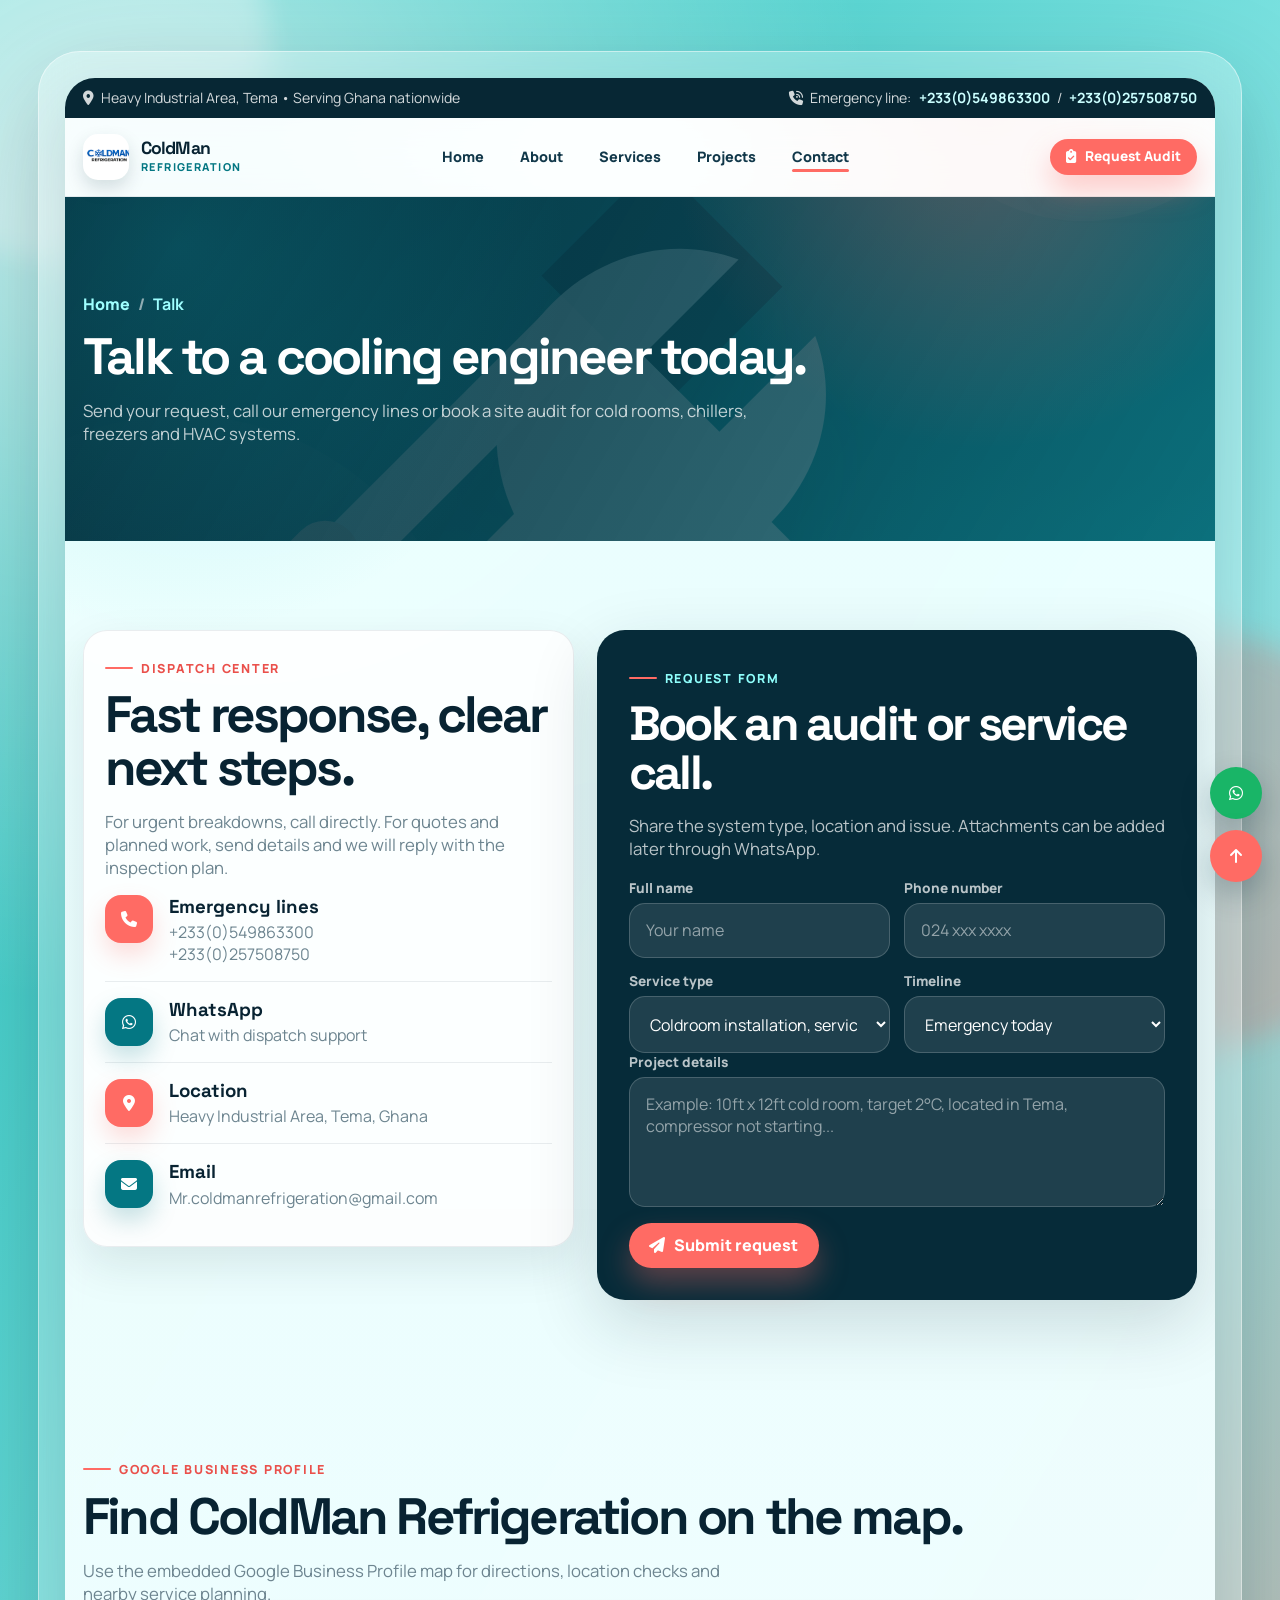
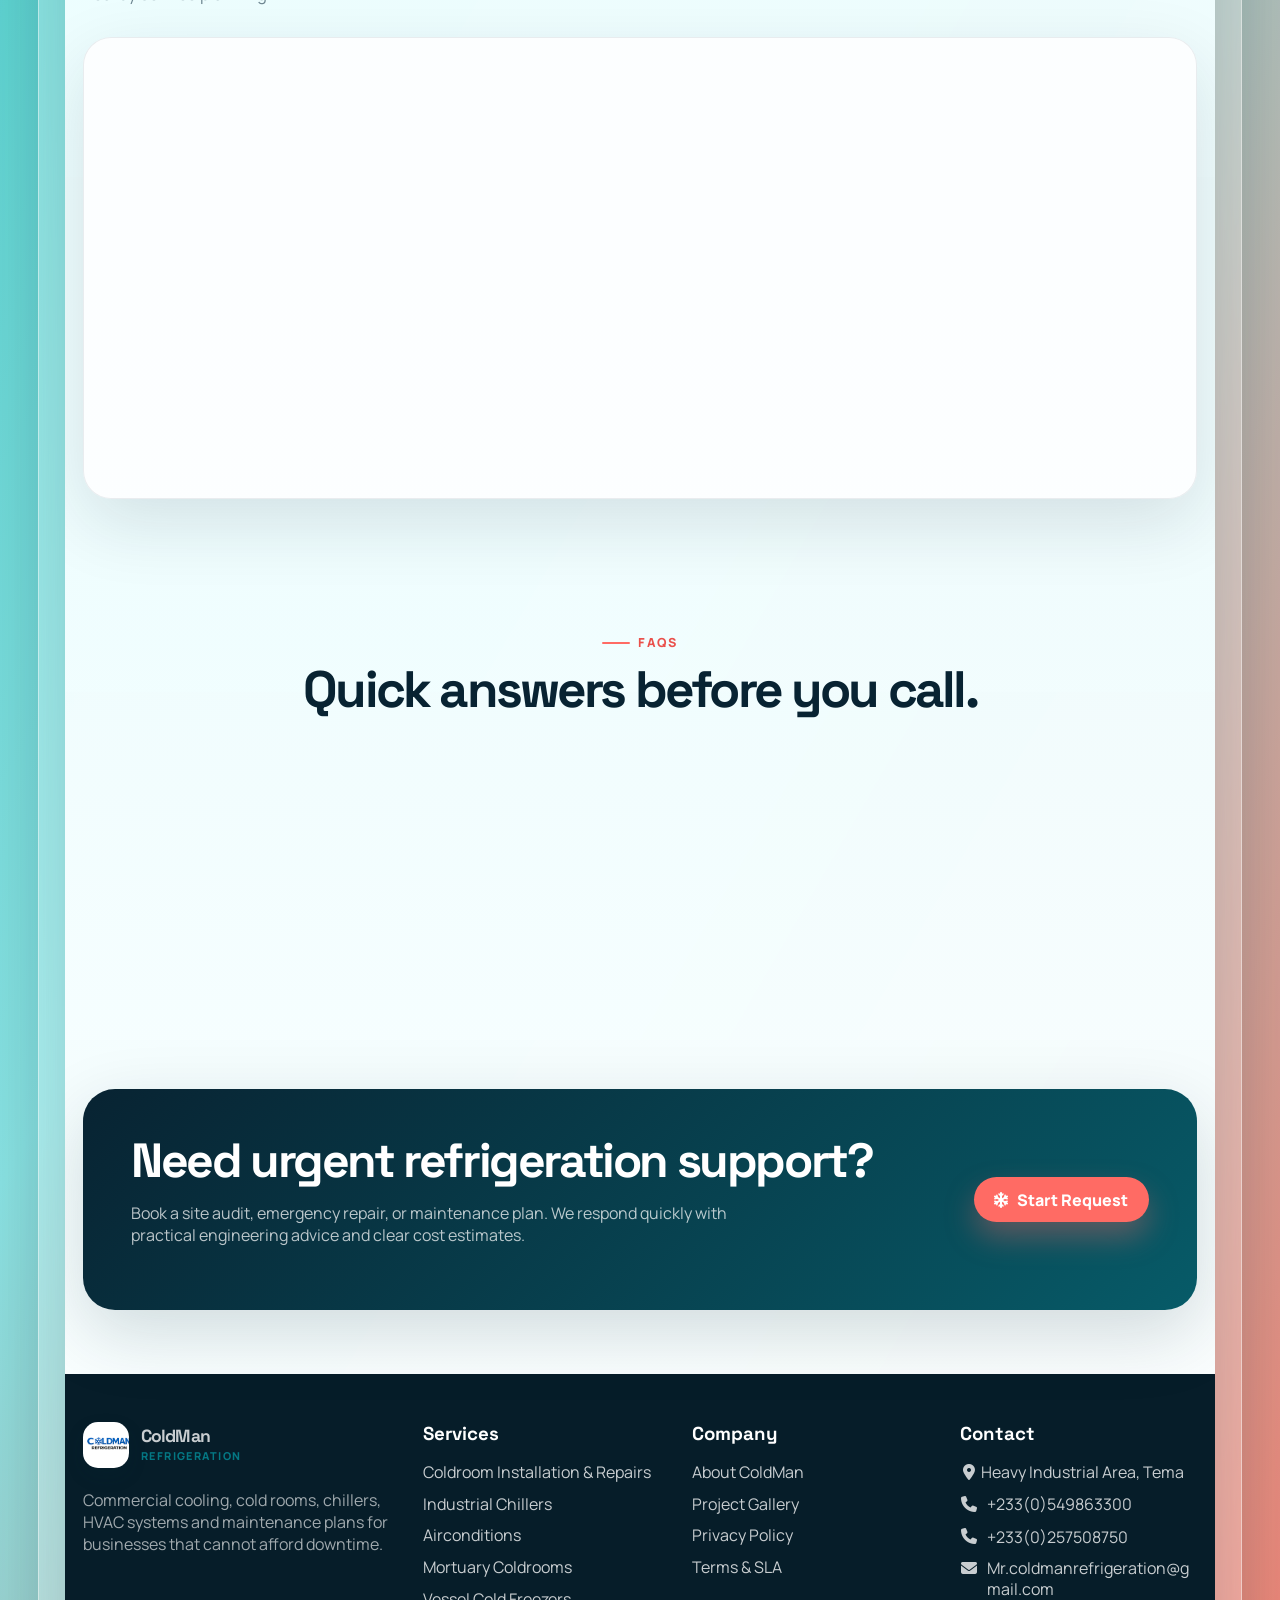
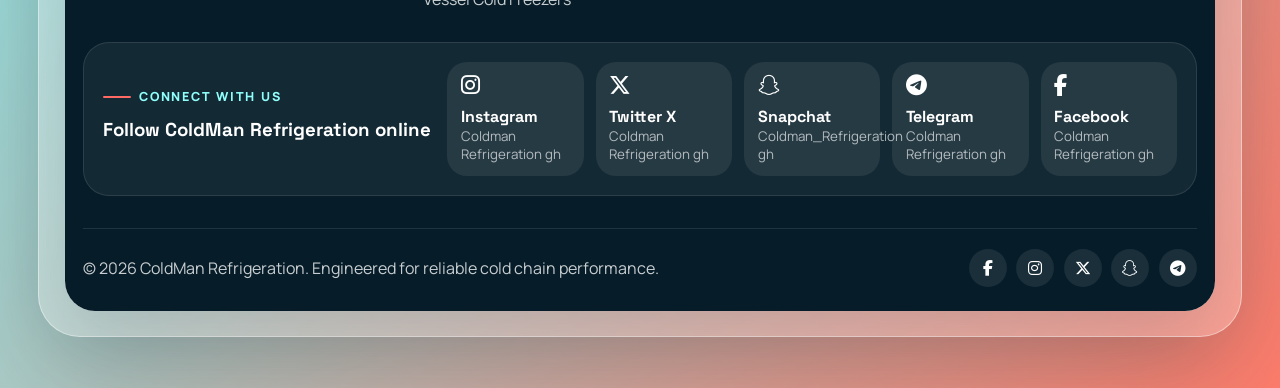
==== commit 16525ab2: "content changes" ====
--- a/contact.html
+++ b/contact.html
@@ -1,15 +1,18 @@
 <!DOCTYPE html>
 <html lang="en">
+
 <head>
   <meta charset="UTF-8">
   <meta name="viewport" content="width=device-width, initial-scale=1.0">
-  <meta name="description" content="Contact ColdMan Refrigeration for emergency repairs, cold room installation, chiller service and HVAC maintenance in Ghana.">
+  <meta name="description"
+    content="Contact ColdMan Refrigeration for emergency repairs, cold room installation, chiller service and HVAC maintenance in Ghana.">
   <title>Contact ColdMan Refrigeration | Request Cooling Audit</title>
   <link rel="preconnect" href="https://fonts.googleapis.com">
   <link rel="preconnect" href="https://fonts.gstatic.com" crossorigin>
   <link rel="stylesheet" href="https://cdnjs.cloudflare.com/ajax/libs/font-awesome/6.5.1/css/all.min.css">
   <link rel="stylesheet" href="style.css">
 </head>
+
 <body>
   <a class="skip-link" href="#main">Skip to content</a>
   <div class="page-shell">
@@ -17,7 +20,8 @@
       <div class="top-strip">
         <div class="container">
           <span><i class="fa-solid fa-location-dot"></i> Heavy Industrial Area, Tema • Serving Ghana nationwide</span>
-          <span><i class="fa-solid fa-phone-volume"></i> Emergency line: <a href="tel:+233549863300">+233(0)549863300</a> / <a href="tel:+233257508750">+233(0)257508750</a></span>
+          <span><i class="fa-solid fa-phone-volume"></i> Emergency line: <a
+              href="tel:+233549863300">+233(0)549863300</a> / <a href="tel:+233257508750">+233(0)257508750</a></span>
         </div>
       </div>
       <header class="site-header">
@@ -34,44 +38,92 @@
             <a href="contact.html">Contact</a>
           </nav>
           <div class="nav-actions">
-            <button class="btn btn-primary btn-small" type="button" data-open-quote><i class="fa-solid fa-clipboard-check"></i> Request Audit</button>
-            <button class="menu-toggle" type="button" aria-label="Toggle menu" aria-expanded="false"><i class="fa-solid fa-bars"></i></button>
+            <button class="btn btn-primary btn-small" type="button" data-open-quote><i
+                class="fa-solid fa-clipboard-check"></i> Request Audit</button>
+            <button class="menu-toggle" type="button" aria-label="Toggle menu" aria-expanded="false"><i
+                class="fa-solid fa-bars"></i></button>
           </div>
         </div>
       </header>
 
       <main id="main">
-<section class="page-hero" style="background-image: linear-gradient(120deg, rgba(6,43,57,.96), rgba(7,91,104,.78)), url(images/hero-technician.svg)">
-  <div class="container">
-    <div class="breadcrumbs"><a href="index.html">Home</a><span>/</span><strong>Talk</strong></div>
-    <h1 class="section-title">Talk to a cooling engineer today.</h1>
-    <p class="section-lead">Send your request, call our emergency lines or book a site audit for cold rooms, chillers, freezers and HVAC systems.</p>
-  </div>
-</section>
+        <section class="page-hero"
+          style="background-image: linear-gradient(120deg, rgba(6,43,57,.96), rgba(7,91,104,.78)), url(images/hero-technician.svg)">
+          <div class="container">
+            <div class="breadcrumbs"><a href="index.html">Home</a><span>/</span><strong>Talk</strong></div>
+            <h1 class="section-title">Talk to a cooling engineer today.</h1>
+            <p class="section-lead">Send your request, call our emergency lines or book a site audit for cold rooms,
+              chillers, freezers and HVAC systems.</p>
+          </div>
+        </section>
         <section class="section">
           <div class="container contact-layout">
             <aside class="contact-card" data-animate>
               <span class="section-eyebrow">Dispatch center</span>
               <h2 class="section-title">Fast response, clear next steps.</h2>
-              <p class="section-lead">For urgent breakdowns, call directly. For quotes and planned work, send details and we will reply with the inspection plan.</p>
-              <div class="contact-row"><span class="icon-bubble"><i class="fa-solid fa-phone"></i></span><div><h3>Emergency lines</h3><p><a href="tel:+233549863300">+233(0)549863300</a><br><a href="tel:+233257508750">+233(0)257508750</a></p></div></div>
-              <div class="contact-row"><span class="icon-bubble aqua"><i class="fa-brands fa-whatsapp"></i></span><div><h3>WhatsApp</h3><p><a href="https://wa.me/233257508750">Chat with dispatch support</a></p></div></div>
-              <div class="contact-row"><span class="icon-bubble"><i class="fa-solid fa-location-dot"></i></span><div><h3>Location</h3><p>Heavy Industrial Area, Tema, Ghana</p></div></div>
-              <div class="contact-row"><span class="icon-bubble aqua"><i class="fa-solid fa-envelope"></i></span><div><h3>Email</h3><p><a href="mailto:Mr.coldmanrefrigeration@gmail.com">Mr.coldmanrefrigeration@gmail.com</a></p></div></div>
+              <p class="section-lead">For urgent breakdowns, call directly. For quotes and planned work, send details
+                and we will reply with the inspection plan.</p>
+              <div class="contact-row"><span class="icon-bubble"><i class="fa-solid fa-phone"></i></span>
+                <div>
+                  <h3>Emergency lines</h3>
+                  <p><a href="tel:+233549863300">+233(0)549863300</a><br><a
+                      href="tel:+233257508750">+233(0)257508750</a></p>
+                </div>
+              </div>
+              <div class="contact-row"><span class="icon-bubble aqua"><i class="fa-brands fa-whatsapp"></i></span>
+                <div>
+                  <h3>WhatsApp</h3>
+                  <p><a href="https://wa.me/233257508750">Chat with dispatch support</a></p>
+                </div>
+              </div>
+              <div class="contact-row"><span class="icon-bubble"><i class="fa-solid fa-location-dot"></i></span>
+                <div>
+                  <h3>Location</h3>
+                  <p>Heavy Industrial Area, Tema, Ghana</p>
+                </div>
+              </div>
+              <div class="contact-row"><span class="icon-bubble aqua"><i class="fa-solid fa-envelope"></i></span>
+                <div>
+                  <h3>Email</h3>
+                  <p><a href="mailto:Mr.coldmanrefrigeration@gmail.com">Mr.coldmanrefrigeration@gmail.com</a></p>
+                </div>
+              </div>
             </aside>
             <form class="contact-form" action="process.php" method="post" data-contact-form data-animate>
               <span class="section-eyebrow" style="color:#8ffffc">Request form</span>
               <h2 class="section-title">Book an audit or service call.</h2>
-              <p class="section-lead">Share the system type, location and issue. Attachments can be added later through WhatsApp.</p>
+              <p class="section-lead">Share the system type, location and issue. Attachments can be added later through
+                WhatsApp.</p>
               <div class="form-grid">
-                <div class="field"><label for="clientName">Full name</label><input id="clientName" name="client_name" type="text" placeholder="Your name" required></div>
-                <div class="field"><label for="clientPhone">Phone number</label><input id="clientPhone" name="client_phone" type="tel" placeholder="024 xxx xxxx" required></div>
-                <div class="field"><label for="serviceType">Service type</label><select id="serviceType" name="service_type" required><option value="Coldroom installation, service and repairs">Coldroom installation, service and repairs</option><option value="Industrial chillers installation, service and repairs">Industrial chillers installation, service and repairs</option><option value="Airconditions installation, service and repairs">Airconditions installation, service and repairs</option><option value="Mortuary coldroom installation, service and repairs">Mortuary coldroom installation, service and repairs</option><option value="Vessel cold freezers installation, service and repairs">Vessel cold freezers installation, service and repairs</option></select></div>
-                <div class="field"><label for="timeline">Timeline</label><select id="timeline" name="timeline"><option>Emergency today</option><option>This week</option><option>This month</option><option>Planning stage</option></select></div>
-              </div>
-              <div class="field"><label for="details">Project details</label><textarea id="details" name="details" placeholder="Example: 10ft x 12ft cold room, target 2°C, located in Tema, compressor not starting..." required></textarea></div>
-              <button class="btn btn-primary" type="submit"><i class="fa-solid fa-paper-plane"></i> Submit request</button>
-              <p class="form-note">When hosted on PHP, this form posts to process.php and saves a JSON lead record.</p>
+                <div class="field"><label for="clientName">Full name</label><input id="clientName" name="client_name"
+                    type="text" placeholder="Your name" required></div>
+                <div class="field"><label for="clientPhone">Phone number</label><input id="clientPhone"
+                    name="client_phone" type="tel" placeholder="024 xxx xxxx" required></div>
+                <div class="field"><label for="serviceType">Service type</label><select id="serviceType"
+                    name="service_type" required>
+                    <option value="Coldroom installation, service and repairs">Coldroom installation, service and
+                      repairs</option>
+                    <option value="Industrial chillers installation, service and repairs">Industrial chillers
+                      installation, service and repairs</option>
+                    <option value="Airconditions installation, service and repairs">Airconditions installation, service
+                      and repairs</option>
+                    <option value="Mortuary coldroom installation, service and repairs">Mortuary coldroom installation,
+                      service and repairs</option>
+                    <option value="Vessel cold freezers installation, service and repairs">Vessel cold freezers
+                      installation, service and repairs</option>
+                  </select></div>
+                <div class="field"><label for="timeline">Timeline</label><select id="timeline" name="timeline">
+                    <option>Emergency today</option>
+                    <option>This week</option>
+                    <option>This month</option>
+                    <option>Planning stage</option>
+                  </select></div>
+              </div>
+              <div class="field"><label for="details">Project details</label><textarea id="details" name="details"
+                  placeholder="Example: 10ft x 12ft cold room, target 2°C, located in Tema, compressor not starting..."
+                  required></textarea></div>
+              <button class="btn btn-primary" type="submit"><i class="fa-solid fa-paper-plane"></i> Submit
+                request</button>
             </form>
           </div>
         </section>
@@ -82,21 +134,45 @@
               <div>
                 <span class="section-eyebrow">Google Business Profile</span>
                 <h2 class="section-title">Find ColdMan Refrigeration on the map.</h2>
-                <p class="section-lead">Use the embedded Google Business Profile map for directions, location checks and nearby service planning.</p>
+                <p class="section-lead">Use the embedded Google Business Profile map for directions, location checks and
+                  nearby service planning.</p>
               </div>
             </div>
             <div class="map-card" data-animate>
-              <iframe src="https://www.google.com/maps/embed?pb=!1m18!1m12!1m3!1d3096.5863721737987!2d0.028329973644397526!3d5.677298932420805!2m3!1f0!2f0!3f0!3m2!1i1024!2i768!4f13.1!3m3!1m2!1s0x10207f76a9cae2eb%3A0xdb31f9b1a6976727!2sColdMan%20Refrigeration!5e1!3m2!1sen!2sgh!4v1783327991857!5m2!1sen!2sgh" width="600" height="450" style="border:0;" allowfullscreen="" loading="lazy" referrerpolicy="strict-origin-when-cross-origin"></iframe>
+              <iframe
+                src="https://www.google.com/maps/embed?pb=!1m18!1m12!1m3!1d3096.5863721737987!2d0.028329973644397526!3d5.677298932420805!2m3!1f0!2f0!3f0!3m2!1i1024!2i768!4f13.1!3m3!1m2!1s0x10207f76a9cae2eb%3A0xdb31f9b1a6976727!2sColdMan%20Refrigeration!5e1!3m2!1sen!2sgh!4v1783327991857!5m2!1sen!2sgh"
+                width="600" height="450" style="border:0;" allowfullscreen="" loading="lazy"
+                referrerpolicy="strict-origin-when-cross-origin"></iframe>
             </div>
           </div>
         </section>
         <section class="section compact">
           <div class="container">
-            <div class="section-head center"><span class="section-eyebrow">FAQs</span><h2 class="section-title">Quick answers before you call.</h2></div>
+            <div class="section-head center"><span class="section-eyebrow">FAQs</span>
+              <h2 class="section-title">Quick answers before you call.</h2>
+            </div>
             <div class="faq-list">
-              <div class="faq-item" data-animate><button class="faq-question" type="button">How fast can you respond to a breakdown? <i class="fa-solid fa-plus"></i></button><div class="faq-answer"><p>Response time depends on your location and current dispatch load. Tema and Accra emergency jobs are prioritized first.</p></div></div>
-              <div class="faq-item" data-animate><button class="faq-question" type="button">Do you build custom cold rooms? <i class="fa-solid fa-plus"></i></button><div class="faq-answer"><p>Yes. We size the room, panels, evaporator, condensing unit and controls based on product type, door openings and temperature target.</p></div></div>
-              <div class="faq-item" data-animate><button class="faq-question" type="button">Can you maintain systems you did not install? <i class="fa-solid fa-plus"></i></button><div class="faq-answer"><p>Yes. We inspect the existing system, document its condition, then recommend a maintenance plan or repair list.</p></div></div>
+              <div class="faq-item" data-animate><button class="faq-question" type="button">How fast can you respond to
+                  a breakdown? <i class="fa-solid fa-plus"></i></button>
+                <div class="faq-answer">
+                  <p>Response time depends on your location and current dispatch load. Tema and Accra emergency jobs are
+                    prioritized first.</p>
+                </div>
+              </div>
+              <div class="faq-item" data-animate><button class="faq-question" type="button">Do you build custom cold
+                  rooms? <i class="fa-solid fa-plus"></i></button>
+                <div class="faq-answer">
+                  <p>Yes. We size the room, panels, evaporator, condensing unit and controls based on product type, door
+                    openings and temperature target.</p>
+                </div>
+              </div>
+              <div class="faq-item" data-animate><button class="faq-question" type="button">Can you maintain systems you
+                  did not install? <i class="fa-solid fa-plus"></i></button>
+                <div class="faq-answer">
+                  <p>Yes. We inspect the existing system, document its condition, then recommend a maintenance plan or
+                    repair list.</p>
+                </div>
+              </div>
             </div>
           </div>
         </section>
@@ -107,9 +183,11 @@
           <div class="cta-band" data-animate>
             <div>
               <h2>Need urgent refrigeration support?</h2>
-              <p>Book a site audit, emergency repair, or maintenance plan. We respond quickly with practical engineering advice and clear cost estimates.</p>
-            </div>
-            <button class="btn btn-primary" type="button" data-open-quote><i class="fa-solid fa-snowflake"></i> Start Request</button>
+              <p>Book a site audit, emergency repair, or maintenance plan. We respond quickly with practical engineering
+                advice and clear cost estimates.</p>
+            </div>
+            <button class="btn btn-primary" type="button" data-open-quote><i class="fa-solid fa-snowflake"></i> Start
+              Request</button>
           </div>
         </div>
       </section>
@@ -122,7 +200,8 @@
                 <img class="brand-logo" src="images/coldman-logo.png" alt="ColdMan Refrigeration logo">
                 <span class="brand-text"><strong>ColdMan</strong><small>Refrigeration</small></span>
               </a>
-              <p>Commercial cooling, cold rooms, chillers, HVAC systems and maintenance plans for businesses that cannot afford downtime.</p>
+              <p>Commercial cooling, cold rooms, chillers, HVAC systems and maintenance plans for businesses that cannot
+                afford downtime.</p>
             </div>
             <div>
               <h3 class="footer-title">Services</h3>
@@ -149,7 +228,8 @@
                 <li><i class="fa-solid fa-location-dot"></i> Heavy Industrial Area, Tema</li>
                 <li><a href="tel:+233549863300"><i class="fa-solid fa-phone"></i> +233(0)549863300</a></li>
                 <li><a href="tel:+233257508750"><i class="fa-solid fa-phone"></i> +233(0)257508750</a></li>
-                <li><a href="mailto:Mr.coldmanrefrigeration@gmail.com"><i class="fa-solid fa-envelope"></i> Mr.coldmanrefrigeration@gmail.com</a></li>
+                <li><a href="mailto:Mr.coldmanrefrigeration@gmail.com"><i class="fa-solid fa-envelope"></i>
+                    Mr.coldmanrefrigeration@gmail.com</a></li>
               </ul>
             </div>
           </div>
@@ -160,21 +240,41 @@
               <h3 class="footer-title">Follow ColdMan Refrigeration online</h3>
             </div>
             <div class="social-handle-grid">
-              <a href="https://www.instagram.com/explore/search/keyword/?q=Coldman%20Refrigeration%20gh" target="_blank" rel="noopener"><i class="fa-brands fa-instagram"></i><span><strong>Instagram</strong><small>Coldman Refrigeration gh</small></span></a>
-              <a href="https://x.com/search?q=Coldman%20Refrigeration%20gh" target="_blank" rel="noopener"><i class="fa-brands fa-x-twitter"></i><span><strong>Twitter X</strong><small>Coldman Refrigeration gh</small></span></a>
-              <a href="https://www.snapchat.com/add/Coldman_Refrigeration" target="_blank" rel="noopener"><i class="fa-brands fa-snapchat"></i><span><strong>Snapchat</strong><small>Coldman_Refrigeration gh</small></span></a>
-              <a href="https://t.me/s/ColdmanRefrigerationgh" target="_blank" rel="noopener"><i class="fa-brands fa-telegram"></i><span><strong>Telegram</strong><small>Coldman Refrigeration gh</small></span></a>
-              <a href="https://www.facebook.com/search/top?q=Coldman%20Refrigeration%20gh" target="_blank" rel="noopener"><i class="fa-brands fa-facebook-f"></i><span><strong>Facebook</strong><small>Coldman Refrigeration gh</small></span></a>
+              <a href="https://www.instagram.com/explore/search/keyword/?q=Coldman%20Refrigeration%20gh" target="_blank"
+                rel="noopener"><i class="fa-brands fa-instagram"></i><span><strong>Instagram</strong><small>Coldman
+                    Refrigeration gh</small></span></a>
+              <a href="https://x.com/search?q=Coldman%20Refrigeration%20gh" target="_blank" rel="noopener"><i
+                  class="fa-brands fa-x-twitter"></i><span><strong>Twitter X</strong><small>Coldman Refrigeration
+                    gh</small></span></a>
+              <a href="https://www.snapchat.com/add/Coldman_Refrigeration" target="_blank" rel="noopener"><i
+                  class="fa-brands fa-snapchat"></i><span><strong>Snapchat</strong><small>Coldman_Refrigeration
+                    gh</small></span></a>
+              <a href="https://t.me/s/ColdmanRefrigerationgh" target="_blank" rel="noopener"><i
+                  class="fa-brands fa-telegram"></i><span><strong>Telegram</strong><small>Coldman Refrigeration
+                    gh</small></span></a>
+              <a href="https://www.facebook.com/search/top?q=Coldman%20Refrigeration%20gh" target="_blank"
+                rel="noopener"><i class="fa-brands fa-facebook-f"></i><span><strong>Facebook</strong><small>Coldman
+                    Refrigeration gh</small></span></a>
             </div>
           </div>
           <div class="footer-bottom">
             <span>© 2026 ColdMan Refrigeration. Engineered for reliable cold chain performance.</span>
             <div class="socials" aria-label="Social media handles">
-              <a href="https://www.facebook.com/search/top?q=Coldman%20Refrigeration%20gh" target="_blank" rel="noopener" aria-label="Facebook: Coldman Refrigeration gh" title="Facebook: Coldman Refrigeration gh"><i class="fa-brands fa-facebook-f"></i></a>
-              <a href="https://www.instagram.com/explore/search/keyword/?q=Coldman%20Refrigeration%20gh" target="_blank" rel="noopener" aria-label="Instagram: Coldman Refrigeration gh" title="Instagram: Coldman Refrigeration gh"><i class="fa-brands fa-instagram"></i></a>
-              <a href="https://x.com/search?q=Coldman%20Refrigeration%20gh" target="_blank" rel="noopener" aria-label="Twitter X: Coldman Refrigeration gh" title="Twitter X: Coldman Refrigeration gh"><i class="fa-brands fa-x-twitter"></i></a>
-              <a href="https://www.snapchat.com/add/Coldman_Refrigeration" target="_blank" rel="noopener" aria-label="Snapchat: Coldman_Refrigeration gh" title="Snapchat: Coldman_Refrigeration gh"><i class="fa-brands fa-snapchat"></i></a>
-              <a href="https://t.me/s/ColdmanRefrigerationgh" target="_blank" rel="noopener" aria-label="Telegram: Coldman Refrigeration gh" title="Telegram: Coldman Refrigeration gh"><i class="fa-brands fa-telegram"></i></a>
+              <a href="https://www.facebook.com/search/top?q=Coldman%20Refrigeration%20gh" target="_blank"
+                rel="noopener" aria-label="Facebook: Coldman Refrigeration gh"
+                title="Facebook: Coldman Refrigeration gh"><i class="fa-brands fa-facebook-f"></i></a>
+              <a href="https://www.instagram.com/explore/search/keyword/?q=Coldman%20Refrigeration%20gh" target="_blank"
+                rel="noopener" aria-label="Instagram: Coldman Refrigeration gh"
+                title="Instagram: Coldman Refrigeration gh"><i class="fa-brands fa-instagram"></i></a>
+              <a href="https://x.com/search?q=Coldman%20Refrigeration%20gh" target="_blank" rel="noopener"
+                aria-label="Twitter X: Coldman Refrigeration gh" title="Twitter X: Coldman Refrigeration gh"><i
+                  class="fa-brands fa-x-twitter"></i></a>
+              <a href="https://www.snapchat.com/add/Coldman_Refrigeration" target="_blank" rel="noopener"
+                aria-label="Snapchat: Coldman_Refrigeration gh" title="Snapchat: Coldman_Refrigeration gh"><i
+                  class="fa-brands fa-snapchat"></i></a>
+              <a href="https://t.me/s/ColdmanRefrigerationgh" target="_blank" rel="noopener"
+                aria-label="Telegram: Coldman Refrigeration gh" title="Telegram: Coldman Refrigeration gh"><i
+                  class="fa-brands fa-telegram"></i></a>
             </div>
           </div>
         </div>
@@ -186,27 +286,45 @@
     <div class="modal-card">
       <div class="modal-head">
         <h2 id="quoteTitle">Request an audit</h2>
-        <button class="close-modal" type="button" data-close-modal aria-label="Close request form"><i class="fa-solid fa-xmark"></i></button>
+        <button class="close-modal" type="button" data-close-modal aria-label="Close request form"><i
+            class="fa-solid fa-xmark"></i></button>
       </div>
       <form id="quoteForm" class="calc-form">
         <div class="form-grid">
-          <div class="field"><label for="qName">Full name</label><input id="qName" name="client_name" type="text" placeholder="Your name" required></div>
-          <div class="field"><label for="qPhone">Phone number</label><input id="qPhone" name="client_phone" type="tel" placeholder="024 xxx xxxx" required></div>
-          <div class="field"><label for="qService">Service type</label><select id="qService" name="service_type" required><option value="Coldroom installation, service and repairs">Coldroom installation, service and repairs</option><option value="Industrial chillers installation, service and repairs">Industrial chillers installation, service and repairs</option><option value="Airconditions installation, service and repairs">Airconditions installation, service and repairs</option><option value="Mortuary coldroom installation, service and repairs">Mortuary coldroom installation, service and repairs</option><option value="Vessel cold freezers installation, service and repairs">Vessel cold freezers installation, service and repairs</option></select></div>
-          <div class="field"><label for="qLocation">Location</label><input id="qLocation" name="location" type="text" placeholder="Tema, Accra, Kumasi..." required></div>
-        </div>
-        <div class="field"><label for="qDetails">Project details</label><textarea id="qDetails" name="details" placeholder="Tell us the system size, issue, temperature target, and timeline."></textarea></div>
+          <div class="field"><label for="qName">Full name</label><input id="qName" name="client_name" type="text"
+              placeholder="Your name" required></div>
+          <div class="field"><label for="qPhone">Phone number</label><input id="qPhone" name="client_phone" type="tel"
+              placeholder="024 xxx xxxx" required></div>
+          <div class="field"><label for="qService">Service type</label><select id="qService" name="service_type"
+              required>
+              <option value="Coldroom installation, service and repairs">Coldroom installation, service and repairs
+              </option>
+              <option value="Industrial chillers installation, service and repairs">Industrial chillers installation,
+                service and repairs</option>
+              <option value="Airconditions installation, service and repairs">Airconditions installation, service and
+                repairs</option>
+              <option value="Mortuary coldroom installation, service and repairs">Mortuary coldroom installation,
+                service and repairs</option>
+              <option value="Vessel cold freezers installation, service and repairs">Vessel cold freezers installation,
+                service and repairs</option>
+            </select></div>
+          <div class="field"><label for="qLocation">Location</label><input id="qLocation" name="location" type="text"
+              placeholder="Tema, Accra, Kumasi..." required></div>
+        </div>
+        <div class="field"><label for="qDetails">Project details</label><textarea id="qDetails" name="details"
+            placeholder="Tell us the system size, issue, temperature target, and timeline."></textarea></div>
         <button class="btn btn-primary" type="submit"><i class="fa-solid fa-paper-plane"></i> Save Request</button>
-        <p class="form-note">This demo stores the request in your browser. The contact page can submit to process.php on a PHP server.</p>
       </form>
     </div>
   </div>
 
   <div class="toast" id="toast" role="status" aria-live="polite"></div>
   <div class="float-actions">
-    <a class="float-whatsapp" href="https://wa.me/233257508750" aria-label="Chat on WhatsApp"><i class="fa-brands fa-whatsapp"></i></a>
+    <a class="float-whatsapp" href="https://wa.me/233257508750" aria-label="Chat on WhatsApp"><i
+        class="fa-brands fa-whatsapp"></i></a>
     <button class="back-top" type="button" aria-label="Back to top"><i class="fa-solid fa-arrow-up"></i></button>
   </div>
   <script src="app.js"></script>
 </body>
-</html>
+
+</html>
